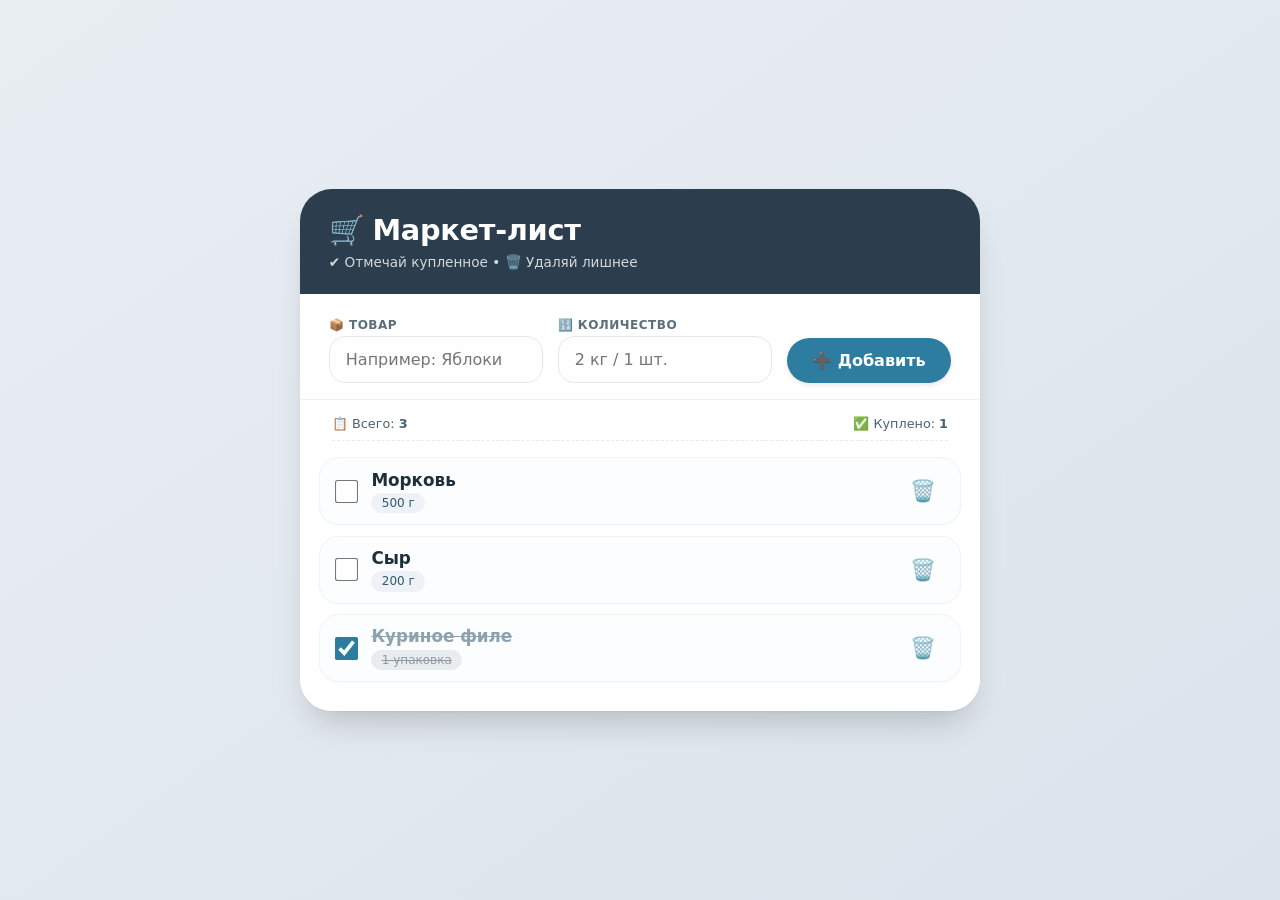
==== Index.html @ 1454deb1 "добавлено приложение список покупок" ====
<!DOCTYPE html>
<html lang="ru">
<head>
  <meta charset="UTF-8">
  <meta name="viewport" content="width=device-width, initial-scale=1.0, user-scalable=yes">
  <title>Список покупок | Чек-лист</title>
  <style>
    * {
      box-sizing: border-box;
      font-family: system-ui, -apple-system, 'Segoe UI', Roboto, 'Helvetica Neue', sans-serif;
    }

    body {
      background: linear-gradient(145deg, #e9eef3 0%, #dce3ec 100%);
      margin: 0;
      min-height: 100vh;
      display: flex;
      justify-content: center;
      align-items: center;
      padding: 1.5rem;
    }

    /* карточка приложения */
    .shopping-card {
      max-width: 680px;
      width: 100%;
      background: rgba(255, 255, 255, 0.96);
      backdrop-filter: blur(0px);
      border-radius: 2rem;
      box-shadow: 0 20px 35px -12px rgba(0, 0, 0, 0.2), 0 1px 3px rgba(0, 0, 0, 0.05);
      overflow: hidden;
      transition: all 0.2s ease;
    }

    /* заголовок */
    .header {
      background: #2c3e4e;
      padding: 1.5rem 1.8rem;
      color: white;
    }

    .header h1 {
      margin: 0;
      font-size: 1.8rem;
      font-weight: 600;
      letter-spacing: -0.3px;
      display: flex;
      align-items: center;
      gap: 0.5rem;
    }

    .header h1::before {
      content: "🛒";
      font-size: 1.8rem;
    }

    .sub {
      margin-top: 0.4rem;
      opacity: 0.8;
      font-size: 0.85rem;
    }

    /* форма добавления */
    .add-form {
      padding: 1.5rem 1.8rem 1rem 1.8rem;
      background: #ffffff;
      border-bottom: 1px solid #eef2f5;
    }

    .form-row {
      display: flex;
      flex-wrap: wrap;
      gap: 0.9rem;
      align-items: flex-end;
    }

    .input-group {
      flex: 2;
      min-width: 150px;
    }

    .input-group label {
      display: block;
      font-size: 0.75rem;
      font-weight: 600;
      text-transform: uppercase;
      letter-spacing: 0.5px;
      color: #5b6e7c;
      margin-bottom: 0.3rem;
    }

    .input-group input {
      width: 100%;
      padding: 0.8rem 1rem;
      font-size: 1rem;
      border: 1.5px solid #e2e8f0;
      border-radius: 1rem;
      background: #fefefe;
      transition: 0.2s;
      outline: none;
    }

    .input-group input:focus {
      border-color: #2c7da0;
      box-shadow: 0 0 0 3px rgba(44, 125, 160, 0.2);
    }

    .btn-add {
      background: #2c7da0;
      border: none;
      color: white;
      font-weight: 600;
      padding: 0.8rem 1.6rem;
      border-radius: 2rem;
      font-size: 1rem;
      cursor: pointer;
      transition: 0.2s;
      display: inline-flex;
      align-items: center;
      gap: 0.5rem;
      box-shadow: 0 2px 5px rgba(0,0,0,0.1);
    }

    .btn-add:hover {
      background: #1f5e7a;
      transform: scale(0.97);
      box-shadow: 0 1px 3px rgba(0,0,0,0.1);
    }

    /* контент — список */
    .list-container {
      padding: 0.5rem 1.2rem 1.8rem 1.2rem;
      background: #ffffff;
    }

    .stats {
      display: flex;
      justify-content: space-between;
      font-size: 0.8rem;
      color: #4a6272;
      margin: 0.5rem 0.8rem 1rem 0.8rem;
      border-bottom: 1px dashed #e2edf2;
      padding-bottom: 0.6rem;
    }

    .shopping-list {
      list-style: none;
      margin: 0;
      padding: 0;
      display: flex;
      flex-direction: column;
      gap: 0.65rem;
    }

    /* элемент списка */
    .list-item {
      background: #fbfdff;
      border-radius: 1.2rem;
      border: 1px solid #eef3f8;
      transition: all 0.2s;
      display: flex;
      align-items: center;
      justify-content: space-between;
      padding: 0.7rem 0.9rem 0.7rem 1rem;
      box-shadow: 0 1px 2px rgba(0, 0, 0, 0.02);
    }

    .list-item:hover {
      background: #fafeff;
      border-color: #cbdde6;
      box-shadow: 0 4px 10px rgba(0, 0, 0, 0.03);
    }

    /* левая часть: чекбокс и инфо */
    .item-info {
      display: flex;
      align-items: center;
      gap: 0.9rem;
      flex-wrap: wrap;
      flex: 5;
    }

    .custom-check {
      display: flex;
      align-items: center;
    }

    .item-checkbox {
      width: 1.3rem;
      height: 1.3rem;
      cursor: pointer;
      accent-color: #2c7da0;
      transform: scale(1.1);
      margin: 0;
    }

    .item-details {
      display: flex;
      flex-direction: column;
      gap: 0.2rem;
    }

    .item-name {
      font-weight: 600;
      font-size: 1.05rem;
      color: #1e2f3a;
      word-break: break-word;
    }

    .item-quantity {
      font-size: 0.75rem;
      background: #eef2f7;
      display: inline-block;
      padding: 0.2rem 0.65rem;
      border-radius: 30px;
      color: #2c5a6e;
      font-weight: 500;
      width: fit-content;
    }

    /* если куплено — зачеркивание + приглушение */
    .purchased .item-name {
      text-decoration: line-through;
      color: #8da1ae;
    }

    .purchased .item-quantity {
      background: #e9ecef;
      color: #8d9aa5;
      text-decoration: line-through;
    }

    /* правые кнопки */
    .item-actions {
      display: flex;
      gap: 0.5rem;
      align-items: center;
    }

    .delete-btn {
      background: none;
      border: none;
      font-size: 1.3rem;
      cursor: pointer;
      padding: 0.4rem 0.6rem;
      border-radius: 2rem;
      transition: 0.2s;
      color: #bc9a8c;
      display: inline-flex;
      align-items: center;
      justify-content: center;
    }

    .delete-btn:hover {
      background: #fef1ef;
      color: #d9534f;
      transform: scale(1.05);
    }

    /* пустое состояние */
    .empty-message {
      text-align: center;
      padding: 2.5rem 1rem;
      color: #8fabb9;
      background: #fafdff;
      border-radius: 1.8rem;
      font-size: 0.95rem;
      border: 1px dashed #cfdfe8;
    }

    .empty-message span {
      font-size: 2rem;
      display: block;
      margin-bottom: 0.5rem;
    }

    /* небольшая адаптация */
    @media (max-width: 480px) {
      .form-row {
        flex-direction: column;
        align-items: stretch;
      }
      .btn-add {
        justify-content: center;
      }
      .item-info {
        gap: 0.6rem;
      }
      .item-actions {
        gap: 0.2rem;
      }
      .shopping-card {
        border-radius: 1.5rem;
      }
      .header {
        padding: 1.2rem;
      }
    }
  </style>
</head>
<body>
<div class="shopping-card">
  <div class="header">
    <h1>Маркет-лист</h1>
    <div class="sub">✔️ Отмечай купленное • 🗑️ Удаляй лишнее</div>
  </div>

  <div class="add-form">
    <div class="form-row">
      <div class="input-group">
        <label>📦 Товар</label>
        <input type="text" id="productName" placeholder="Например: Яблоки" autocomplete="off">
      </div>
      <div class="input-group">
        <label>🔢 Количество</label>
        <input type="text" id="productQuantity" placeholder="2 кг / 1 шт." autocomplete="off">
      </div>
      <button class="btn-add" id="addButton">➕ Добавить</button>
    </div>
  </div>

  <div class="list-container">
    <div class="stats">
      <span>📋 Всего: <strong id="totalCount">0</strong></span>
      <span>✅ Куплено: <strong id="purchasedCount">0</strong></span>
    </div>

    <ul class="shopping-list" id="shoppingList">
      <!-- динамические элементы будут здесь -->
      <li class="empty-message">
        <span>🛍️</span> Список пуст<br>Добавьте первый товар
      </li>
    </ul>
  </div>
</div>

<script>
  // --- Модель данных ---
  // Каждый элемент: { id, name, quantity, purchased }
  let items = [];

  // DOM элементы
  const productNameInput = document.getElementById('productName');
  const productQuantityInput = document.getElementById('productQuantity');
  const addBtn = document.getElementById('addButton');
  const shoppingListEl = document.getElementById('shoppingList');
  const totalCountSpan = document.getElementById('totalCount');
  const purchasedCountSpan = document.getElementById('purchasedCount');

  // --- Вспомогательные функции ---
  // Сохраняем в localStorage (для персистентности, приятный бонус)
  function saveToLocalStorage() {
    localStorage.setItem('shoppingListItems', JSON.stringify(items));
  }

  // Загружаем из localStorage
  function loadFromLocalStorage() {
    const saved = localStorage.getItem('shoppingListItems');
    if (saved) {
      try {
        const parsed = JSON.parse(saved);
        if (Array.isArray(parsed)) {
          items = parsed;
        }
      } catch(e) { console.warn(e); }
    }
    // если нет сохраненных - стартовый демо-пример для наглядности (не пустой экран)
    if (!items.length) {
      // Добавим пару примеров, чтобы показать возможности, но не навязчиво
      items = [
        { id: Date.now() + 1, name: 'Помидоры', quantity: '1 кг', purchased: false },
        { id: Date.now() + 2, name: 'Молоко', quantity: '2 л', purchased: true },
        { id: Date.now() + 3, name: 'Хлеб', quantity: '1 батон', purchased: false }
      ];
    }
    renderList();
  }

  // Обновить счетчики (общее кол-во, куплено)
  function updateStats() {
    totalCountSpan.textContent = items.length;
    const purchasedTotal = items.filter(item => item.purchased === true).length;
    purchasedCountSpan.textContent = purchasedTotal;
  }

  // Рендер списка на экране (полный ребилд для простоты)
  function renderList() {
    // Очищаем контейнер
    shoppingListEl.innerHTML = '';

    if (items.length === 0) {
      // Показываем пустое сообщение
      const emptyLi = document.createElement('li');
      emptyLi.className = 'empty-message';
      emptyLi.innerHTML = '<span>📦</span> Список покупок пуст<br>➕ Добавьте товар';
      shoppingListEl.appendChild(emptyLi);
      updateStats();
      return;
    }

    // Проходим по каждому элементу и создаем LI
    items.forEach(item => {
      const li = document.createElement('li');
      li.className = 'list-item';
      if (item.purchased) {
        li.classList.add('purchased');
      }
      li.dataset.id = item.id;

      // Левая часть с чекбоксом и информацией
      const itemInfoDiv = document.createElement('div');
      itemInfoDiv.className = 'item-info';

      // Чекбокс "куплено"
      const checkWrapper = document.createElement('div');
      checkWrapper.className = 'custom-check';
      const checkbox = document.createElement('input');
      checkbox.type = 'checkbox';
      checkbox.className = 'item-checkbox';
      checkbox.checked = item.purchased;
      // Обработчик изменения чекбокса (отметка куплено/не куплено)
      checkbox.addEventListener('change', (e) => {
        e.stopPropagation();
        togglePurchased(item.id);
      });
      checkWrapper.appendChild(checkbox);

      // Блок с названием и количеством
      const detailsDiv = document.createElement('div');
      detailsDiv.className = 'item-details';

      const nameSpan = document.createElement('span');
      nameSpan.className = 'item-name';
      nameSpan.textContent = escapeHtml(item.name);

      const quantSpan = document.createElement('span');
      quantSpan.className = 'item-quantity';
      // если количество не пустое, показываем, иначе "—"
      const quantityText = (item.quantity && item.quantity.trim() !== '') ? item.quantity : 'не указано';
      quantSpan.textContent = quantityText;

      detailsDiv.appendChild(nameSpan);
      detailsDiv.appendChild(quantSpan);

      itemInfoDiv.appendChild(checkWrapper);
      itemInfoDiv.appendChild(detailsDiv);

      // Правая часть: кнопка удалить
      const actionsDiv = document.createElement('div');
      actionsDiv.className = 'item-actions';

      const deleteBtn = document.createElement('button');
      deleteBtn.className = 'delete-btn';
      deleteBtn.innerHTML = '🗑️';
      deleteBtn.title = 'Удалить товар';
      deleteBtn.addEventListener('click', (e) => {
        e.stopPropagation();
        deleteItem(item.id);
      });
      actionsDiv.appendChild(deleteBtn);

      li.appendChild(itemInfoDiv);
      li.appendChild(actionsDiv);

      shoppingListEl.appendChild(li);
    });

    updateStats();
    saveToLocalStorage();  // сохраняем после каждого рендера
  }

  // Простейшая защита от XSS
  function escapeHtml(str) {
    if (!str) return '';
    return str.replace(/[&<>]/g, function(m) {
      if (m === '&') return '&amp;';
      if (m === '<') return '&lt;';
      if (m === '>') return '&gt;';
      return m;
    }).replace(/[\uD800-\uDBFF][\uDC00-\uDFFF]/g, function(c) {
      return c;
    });
  }

  // Добавление нового товара
  function addItem() {
    let rawName = productNameInput.value.trim();
    let rawQuantity = productQuantityInput.value.trim();

    // Валидация: название не должно быть пустым
    if (rawName === "") {
      alert("Пожалуйста, укажите название товара 🛍️");
      productNameInput.focus();
      return false;
    }

    // Если количество пустое — сохраним как пустую строку, потом отобразим "не указано"
    // Но можно предложить дефолтное значение, но не мешаем пользователю.
    // Также ограничим длину
    if (rawName.length > 60) rawName = rawName.slice(0, 60);
    if (rawQuantity.length > 40) rawQuantity = rawQuantity.slice(0, 40);

    const newItem = {
      id: Date.now(),
      name: rawName,
      quantity: rawQuantity || "",   // если не заполнено, оставим пустым — в рендере покажем "не указано"
      purchased: false
    };

    items.push(newItem);
    renderList();

    // Очищаем поля, фокус на товар
    productNameInput.value = "";
    productQuantityInput.value = "";
    productNameInput.focus();
    return true;
  }

  // Отметка "куплено" / снять отметку
  function togglePurchased(id) {
    const item = items.find(i => i.id === id);
    if (item) {
      item.purchased = !item.purchased;
      renderList();   // обновляем интерфейс
    }
  }

  // Удаление элемента
  function deleteItem(id) {
    // Фильтруем массив, удаляем элемент с таким id
    items = items.filter(item => item.id !== id);
    renderList();
    // После удаления показываем сообщение, если пусто — оно само появится
    if (items.length === 0) {
      // дополнительно фокус на поле
      productNameInput.focus();
    }
  }

  // Обработчики событий: кнопка добавить, а также Enter на полях
  function setupEventListeners() {
    addBtn.addEventListener('click', () => {
      addItem();
    });

    // Добавление по нажатию Enter в любом из полей ввода
    productNameInput.addEventListener('keypress', (e) => {
      if (e.key === 'Enter') {
        e.preventDefault();
        addItem();
      }
    });
    productQuantityInput.addEventListener('keypress', (e) => {
      if (e.key === 'Enter') {
        e.preventDefault();
        addItem();
      }
    });
  }

  // Инициализация приложения: загружаем данные из localStorage + стартовые примеры если нет,
  // рендерим и навешиваем обработчики
  function init() {
    const stored = localStorage.getItem('shoppingListItems');
    if (stored) {
      try {
        const parsed = JSON.parse(stored);
        if (Array.isArray(parsed) && parsed.length) {
          items = parsed;
        } else {
          // если сохраненный массив пустой, добавим демо-примеры (не обязательно, но для наглядности)
          if (parsed && parsed.length === 0) {
            items = [];
          } else {
            items = [];
          }
        }
      } catch(e) { items = []; }
    }
    // Если нет сохраненных данных или items пуст после загрузки — использовать демо-примеры, 
    // только если items действительно пустой (пользователь мог специально очистить всё)
    if (items.length === 0 && !stored) {
      items = [
        { id: Date.now() + 100, name: 'Морковь', quantity: '500 г', purchased: false },
        { id: Date.now() + 101, name: 'Сыр', quantity: '200 г', purchased: false },
        { id: Date.now() + 102, name: 'Куриное филе', quantity: '1 упаковка', purchased: true }
      ];
    } else if (items.length === 0 && stored) {
      // если пользователь очистил список полностью и перезагрузил - останется пусто, но это корректно.
      // не добавляем демо, чтобы сохранить поведение очистки. Однако добавим дружелюбное сообщение через рендер.
    }
    renderList();
    setupEventListeners();
  }

  // Дополнительно: если кто-то захочет очистить (но у нас есть удаление каждого элемента),
  // также добавим автоматическую фокусировку при загрузке
  init();
</script>
</body>
</html>
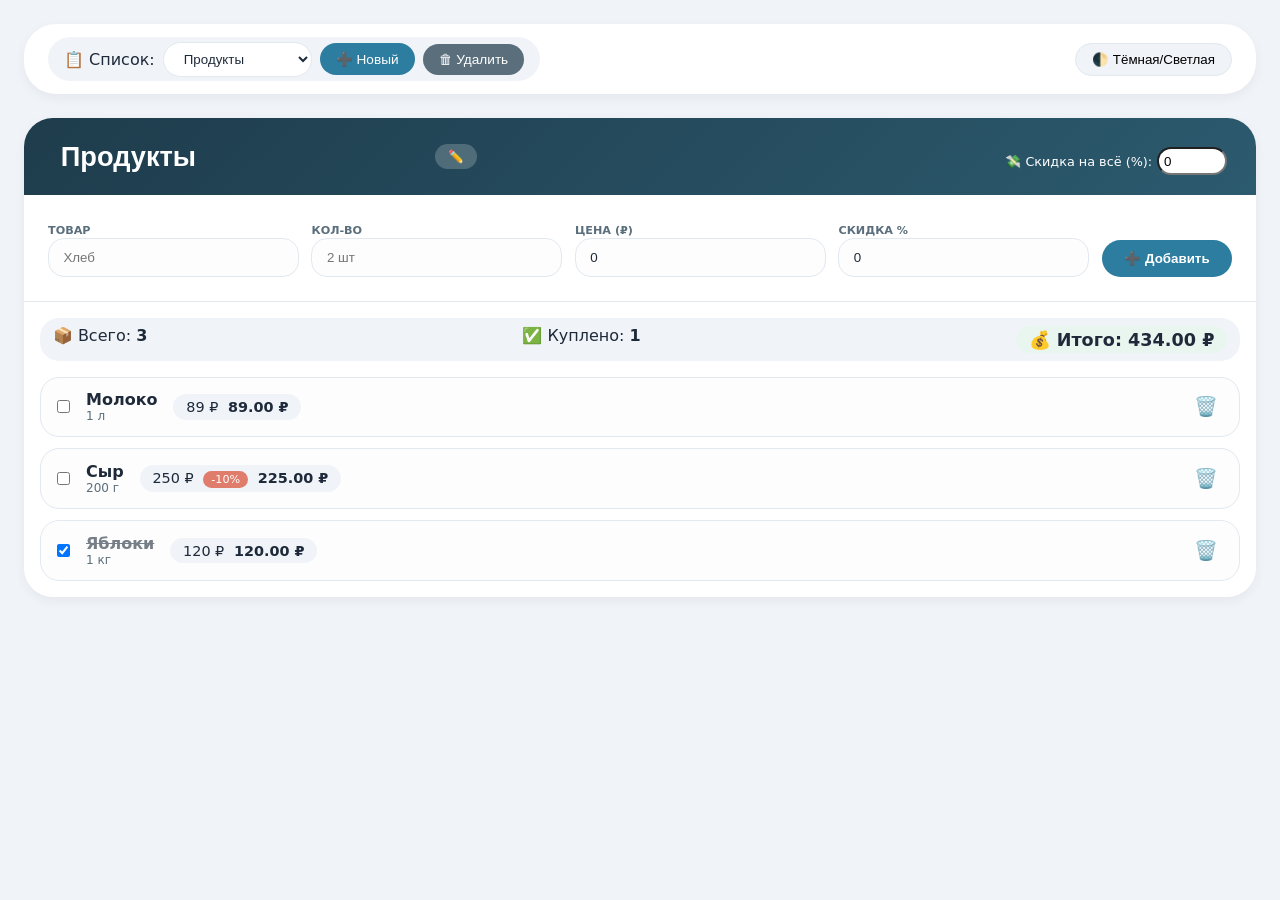
==== commit 0cf969f8: "добавлены две версии одного проэкта" ====
--- a/Index.html
+++ b/Index.html
@@ -3,600 +3,698 @@
 <head>
   <meta charset="UTF-8">
   <meta name="viewport" content="width=device-width, initial-scale=1.0, user-scalable=yes">
-  <title>Список покупок | Чек-лист</title>
+  <title>Smart Shopping — Списки, цены, скидки, темы</title>
   <style>
     * {
+      margin: 0;
+      padding: 0;
       box-sizing: border-box;
-      font-family: system-ui, -apple-system, 'Segoe UI', Roboto, 'Helvetica Neue', sans-serif;
+      transition: background-color 0.2s ease, color 0.2s ease, border-color 0.2s ease;
+    }
+
+    /* ----- Светлая тема (по умолчанию) ----- */
+    :root {
+      --bg-page: #f0f4f8;
+      --card-bg: #ffffff;
+      --text-primary: #1e2a3a;
+      --text-secondary: #2c3e50;
+      --text-muted: #5a6e7c;
+      --border-light: #e2e8f0;
+      --accent: #2c7da0;
+      --accent-hover: #1f5e7a;
+      --danger: #e07c6c;
+      --danger-hover: #c95a48;
+      --success: #2e8b57;
+      --success-light: #e9f5ef;
+      --item-bg: #fdfdfd;
+      --item-hover: #f7fafc;
+      --placeholder: #94a3b8;
+      --shadow-sm: 0 4px 12px rgba(0, 0, 0, 0.05);
+      --header-gradient: linear-gradient(135deg, #1e3c4c 0%, #2c5a6e 100%);
+    }
+
+    /* ----- Тёмная тема ----- */
+    body.dark {
+      --bg-page: #121826;
+      --card-bg: #1e293b;
+      --text-primary: #eef2ff;
+      --text-secondary: #cbd5e6;
+      --text-muted: #94a3b8;
+      --border-light: #334155;
+      --accent: #3b82f6;
+      --accent-hover: #2563eb;
+      --danger: #f87171;
+      --danger-hover: #ef4444;
+      --success: #4ade80;
+      --success-light: #1e3a2f;
+      --item-bg: #0f172a;
+      --item-hover: #1e293b;
+      --placeholder: #5b6e8c;
+      --shadow-sm: 0 4px 12px rgba(0, 0, 0, 0.3);
+      --header-gradient: linear-gradient(135deg, #0f172a 0%, #1e293b 100%);
     }
 
     body {
-      background: linear-gradient(145deg, #e9eef3 0%, #dce3ec 100%);
-      margin: 0;
+      background: var(--bg-page);
+      color: var(--text-primary);
+      font-family: system-ui, -apple-system, 'Segoe UI', 'Inter', sans-serif;
+      padding: 1.5rem;
       min-height: 100vh;
-      display: flex;
-      justify-content: center;
+    }
+
+    /* главный контейнер */
+    .app-container {
+      max-width: 1300px;
+      margin: 0 auto;
+    }
+
+    /* верхняя панель: тема + управление списками */
+    .top-bar {
+      display: flex;
+      justify-content: space-between;
       align-items: center;
-      padding: 1.5rem;
-    }
-
-    /* карточка приложения */
-    .shopping-card {
-      max-width: 680px;
-      width: 100%;
-      background: rgba(255, 255, 255, 0.96);
-      backdrop-filter: blur(0px);
+      flex-wrap: wrap;
+      gap: 1rem;
+      margin-bottom: 1.5rem;
+      background: var(--card-bg);
+      padding: 0.8rem 1.5rem;
       border-radius: 2rem;
-      box-shadow: 0 20px 35px -12px rgba(0, 0, 0, 0.2), 0 1px 3px rgba(0, 0, 0, 0.05);
-      overflow: hidden;
-      transition: all 0.2s ease;
-    }
-
-    /* заголовок */
-    .header {
-      background: #2c3e4e;
-      padding: 1.5rem 1.8rem;
-      color: white;
-    }
-
-    .header h1 {
-      margin: 0;
-      font-size: 1.8rem;
-      font-weight: 600;
-      letter-spacing: -0.3px;
+      box-shadow: var(--shadow-sm);
+    }
+
+    .lists-controls {
+      display: flex;
+      align-items: center;
+      gap: 1rem;
+      flex-wrap: wrap;
+    }
+
+    .list-selector {
       display: flex;
       align-items: center;
       gap: 0.5rem;
-    }
-
-    .header h1::before {
-      content: "🛒";
-      font-size: 1.8rem;
-    }
-
-    .sub {
-      margin-top: 0.4rem;
-      opacity: 0.8;
+      background: var(--bg-page);
+      padding: 0.3rem 1rem;
+      border-radius: 2rem;
+    }
+
+    select {
+      background: var(--card-bg);
+      color: var(--text-primary);
+      border: 1px solid var(--border-light);
+      padding: 0.5rem 1rem;
+      border-radius: 1.5rem;
+      font-weight: 500;
+      cursor: pointer;
+      outline: none;
+    }
+
+    button.icon-btn {
+      background: var(--accent);
+      border: none;
+      color: white;
+      padding: 0.5rem 1rem;
+      border-radius: 2rem;
+      font-weight: 500;
+      cursor: pointer;
+      display: inline-flex;
+      align-items: center;
+      gap: 0.4rem;
       font-size: 0.85rem;
+    }
+
+    button.secondary {
+      background: var(--text-muted);
+    }
+
+    .theme-toggle {
+      background: var(--bg-page);
+      border: 1px solid var(--border-light);
+      padding: 0.5rem 1rem;
+      border-radius: 2rem;
+      cursor: pointer;
+      font-weight: 500;
+      display: flex;
+      align-items: center;
+      gap: 0.5rem;
+    }
+
+    /* карточка активного списка */
+    .shopping-card {
+      background: var(--card-bg);
+      border-radius: 1.8rem;
+      box-shadow: var(--shadow-sm);
+      overflow: hidden;
+      margin-bottom: 1.5rem;
+    }
+
+    /* редактируемый заголовок списка */
+    .list-header {
+      background: var(--header-gradient);
+      padding: 1.2rem 1.8rem;
+      display: flex;
+      justify-content: space-between;
+      align-items: baseline;
+      flex-wrap: wrap;
+      gap: 1rem;
+    }
+
+    .list-title-wrapper {
+      display: flex;
+      align-items: center;
+      gap: 0.6rem;
+      flex-wrap: wrap;
+    }
+
+    .list-title {
+      font-size: 1.7rem;
+      font-weight: 700;
+      background: transparent;
+      border: none;
+      color: white;
+      padding: 0.2rem 0.5rem;
+      border-radius: 1rem;
+      width: auto;
+      min-width: 180px;
+      font-weight: 600;
+    }
+
+    .list-title:focus {
+      outline: none;
+      background: rgba(255,255,255,0.2);
+    }
+
+    .edit-title-btn {
+      background: rgba(255,255,255,0.2);
+      border: none;
+      color: white;
+      border-radius: 2rem;
+      padding: 0.3rem 0.8rem;
+      cursor: pointer;
+      font-size: 0.8rem;
     }
 
     /* форма добавления */
     .add-form {
-      padding: 1.5rem 1.8rem 1rem 1.8rem;
-      background: #ffffff;
-      border-bottom: 1px solid #eef2f5;
-    }
-
-    .form-row {
-      display: flex;
-      flex-wrap: wrap;
-      gap: 0.9rem;
+      padding: 1.5rem;
+      border-bottom: 1px solid var(--border-light);
+      display: flex;
+      flex-wrap: wrap;
+      gap: 0.8rem;
       align-items: flex-end;
     }
 
-    .input-group {
-      flex: 2;
-      min-width: 150px;
-    }
-
-    .input-group label {
-      display: block;
-      font-size: 0.75rem;
+    .field {
+      flex: 1;
+      min-width: 130px;
+    }
+
+    .field label {
+      font-size: 0.7rem;
+      text-transform: uppercase;
       font-weight: 600;
-      text-transform: uppercase;
-      letter-spacing: 0.5px;
-      color: #5b6e7c;
-      margin-bottom: 0.3rem;
-    }
-
-    .input-group input {
+      color: var(--text-muted);
+    }
+
+    .field input {
       width: 100%;
-      padding: 0.8rem 1rem;
-      font-size: 1rem;
-      border: 1.5px solid #e2e8f0;
+      padding: 0.7rem 0.9rem;
       border-radius: 1rem;
-      background: #fefefe;
-      transition: 0.2s;
-      outline: none;
-    }
-
-    .input-group input:focus {
-      border-color: #2c7da0;
-      box-shadow: 0 0 0 3px rgba(44, 125, 160, 0.2);
+      border: 1px solid var(--border-light);
+      background: var(--item-bg);
+      color: var(--text-primary);
     }
 
     .btn-add {
-      background: #2c7da0;
+      background: var(--accent);
       border: none;
       color: white;
-      font-weight: 600;
-      padding: 0.8rem 1.6rem;
+      padding: 0.7rem 1.4rem;
       border-radius: 2rem;
-      font-size: 1rem;
+      font-weight: bold;
       cursor: pointer;
-      transition: 0.2s;
-      display: inline-flex;
-      align-items: center;
-      gap: 0.5rem;
-      box-shadow: 0 2px 5px rgba(0,0,0,0.1);
-    }
-
-    .btn-add:hover {
-      background: #1f5e7a;
-      transform: scale(0.97);
-      box-shadow: 0 1px 3px rgba(0,0,0,0.1);
-    }
-
-    /* контент — список */
-    .list-container {
-      padding: 0.5rem 1.2rem 1.8rem 1.2rem;
-      background: #ffffff;
+    }
+
+    /* список товаров */
+    .items-container {
+      padding: 1rem;
     }
 
     .stats {
       display: flex;
+      gap: 1rem;
+      flex-wrap: wrap;
       justify-content: space-between;
-      font-size: 0.8rem;
-      color: #4a6272;
-      margin: 0.5rem 0.8rem 1rem 0.8rem;
-      border-bottom: 1px dashed #e2edf2;
-      padding-bottom: 0.6rem;
+      margin-bottom: 1rem;
+      padding: 0.5rem 0.8rem;
+      background: var(--bg-page);
+      border-radius: 1.2rem;
+    }
+
+    .total-cost {
+      font-weight: 700;
+      font-size: 1.1rem;
+      background: var(--success-light);
+      padding: 0.2rem 0.8rem;
+      border-radius: 2rem;
     }
 
     .shopping-list {
       list-style: none;
-      margin: 0;
-      padding: 0;
       display: flex;
       flex-direction: column;
-      gap: 0.65rem;
-    }
-
-    /* элемент списка */
+      gap: 0.7rem;
+    }
+
     .list-item {
-      background: #fbfdff;
+      background: var(--item-bg);
+      border: 1px solid var(--border-light);
       border-radius: 1.2rem;
-      border: 1px solid #eef3f8;
-      transition: all 0.2s;
-      display: flex;
+      padding: 0.8rem 1rem;
+      display: flex;
+      flex-wrap: wrap;
       align-items: center;
       justify-content: space-between;
-      padding: 0.7rem 0.9rem 0.7rem 1rem;
-      box-shadow: 0 1px 2px rgba(0, 0, 0, 0.02);
-    }
-
-    .list-item:hover {
-      background: #fafeff;
-      border-color: #cbdde6;
-      box-shadow: 0 4px 10px rgba(0, 0, 0, 0.03);
-    }
-
-    /* левая часть: чекбокс и инфо */
+      gap: 0.7rem;
+    }
+
+    .item-main {
+      display: flex;
+      align-items: center;
+      gap: 1rem;
+      flex-wrap: wrap;
+      flex: 3;
+    }
+
     .item-info {
       display: flex;
-      align-items: center;
-      gap: 0.9rem;
-      flex-wrap: wrap;
-      flex: 5;
-    }
-
-    .custom-check {
-      display: flex;
-      align-items: center;
-    }
-
-    .item-checkbox {
-      width: 1.3rem;
-      height: 1.3rem;
-      cursor: pointer;
-      accent-color: #2c7da0;
-      transform: scale(1.1);
-      margin: 0;
-    }
-
-    .item-details {
-      display: flex;
       flex-direction: column;
-      gap: 0.2rem;
     }
 
     .item-name {
       font-weight: 600;
-      font-size: 1.05rem;
-      color: #1e2f3a;
-      word-break: break-word;
     }
 
     .item-quantity {
       font-size: 0.75rem;
-      background: #eef2f7;
-      display: inline-block;
-      padding: 0.2rem 0.65rem;
-      border-radius: 30px;
-      color: #2c5a6e;
-      font-weight: 500;
-      width: fit-content;
-    }
-
-    /* если куплено — зачеркивание + приглушение */
+      color: var(--text-muted);
+    }
+
+    .price-block {
+      display: flex;
+      gap: 0.6rem;
+      align-items: baseline;
+      flex-wrap: wrap;
+      background: var(--bg-page);
+      padding: 0.3rem 0.8rem;
+      border-radius: 2rem;
+    }
+
+    .price, .final-price {
+      font-size: 0.9rem;
+    }
+
+    .discount-badge {
+      background: var(--danger);
+      color: white;
+      border-radius: 1rem;
+      padding: 0.1rem 0.5rem;
+      font-size: 0.7rem;
+    }
+
+    .item-actions {
+      display: flex;
+      gap: 0.3rem;
+    }
+
+    .delete-item, .toggle-purchased {
+      background: none;
+      border: none;
+      font-size: 1.2rem;
+      cursor: pointer;
+      padding: 0.3rem;
+      border-radius: 1rem;
+    }
+
     .purchased .item-name {
       text-decoration: line-through;
-      color: #8da1ae;
-    }
-
-    .purchased .item-quantity {
-      background: #e9ecef;
-      color: #8d9aa5;
-      text-decoration: line-through;
-    }
-
-    /* правые кнопки */
-    .item-actions {
-      display: flex;
-      gap: 0.5rem;
-      align-items: center;
-    }
-
-    .delete-btn {
-      background: none;
-      border: none;
-      font-size: 1.3rem;
-      cursor: pointer;
-      padding: 0.4rem 0.6rem;
-      border-radius: 2rem;
-      transition: 0.2s;
-      color: #bc9a8c;
-      display: inline-flex;
-      align-items: center;
-      justify-content: center;
-    }
-
-    .delete-btn:hover {
-      background: #fef1ef;
-      color: #d9534f;
-      transform: scale(1.05);
-    }
-
-    /* пустое состояние */
+      opacity: 0.6;
+    }
+
     .empty-message {
       text-align: center;
-      padding: 2.5rem 1rem;
-      color: #8fabb9;
-      background: #fafdff;
-      border-radius: 1.8rem;
-      font-size: 0.95rem;
-      border: 1px dashed #cfdfe8;
-    }
-
-    .empty-message span {
-      font-size: 2rem;
-      display: block;
-      margin-bottom: 0.5rem;
-    }
-
-    /* небольшая адаптация */
-    @media (max-width: 480px) {
-      .form-row {
-        flex-direction: column;
-        align-items: stretch;
-      }
-      .btn-add {
-        justify-content: center;
-      }
-      .item-info {
-        gap: 0.6rem;
-      }
-      .item-actions {
-        gap: 0.2rem;
-      }
-      .shopping-card {
-        border-radius: 1.5rem;
-      }
-      .header {
-        padding: 1.2rem;
-      }
+      padding: 2rem;
+      color: var(--text-muted);
+    }
+
+    @media (max-width: 760px) {
+      body { padding: 1rem; }
+      .add-form { flex-direction: column; }
     }
   </style>
 </head>
 <body>
-<div class="shopping-card">
-  <div class="header">
-    <h1>Маркет-лист</h1>
-    <div class="sub">✔️ Отмечай купленное • 🗑️ Удаляй лишнее</div>
+<div class="app-container">
+  <div class="top-bar">
+    <div class="lists-controls">
+      <div class="list-selector">
+        <span>📋 Список:</span>
+        <select id="listSelector"></select>
+        <button id="newListBtn" class="icon-btn">➕ Новый</button>
+        <button id="deleteListBtn" class="icon-btn secondary">🗑 Удалить</button>
+      </div>
+    </div>
+    <button id="themeToggle" class="theme-toggle">🌓 Тёмная/Светлая</button>
   </div>
 
-  <div class="add-form">
-    <div class="form-row">
-      <div class="input-group">
-        <label>📦 Товар</label>
-        <input type="text" id="productName" placeholder="Например: Яблоки" autocomplete="off">
+  <div class="shopping-card">
+    <div class="list-header">
+      <div class="list-title-wrapper">
+        <input type="text" id="listTitleInput" class="list-title" value="Мои покупки">
+        <button id="editTitleBtn" class="edit-title-btn">✏️</button>
       </div>
-      <div class="input-group">
-        <label>🔢 Количество</label>
-        <input type="text" id="productQuantity" placeholder="2 кг / 1 шт." autocomplete="off">
+      <div class="global-discount">
+        <label style="color:white; font-size:0.8rem;">💸 Скидка на всё (%):</label>
+        <input type="number" id="globalDiscount" min="0" max="100" step="1" value="0" style="width:70px; border-radius:1rem; padding:0.3rem;">
       </div>
-      <button class="btn-add" id="addButton">➕ Добавить</button>
+    </div>
+
+    <div class="add-form">
+      <div class="field"><label>Товар</label><input type="text" id="itemName" placeholder="Хлеб"></div>
+      <div class="field"><label>Кол-во</label><input type="text" id="itemQty" placeholder="2 шт"></div>
+      <div class="field"><label>Цена (₽)</label><input type="number" id="itemPrice" placeholder="0" step="any" value="0"></div>
+      <div class="field"><label>Скидка %</label><input type="number" id="itemDiscount" placeholder="0" min="0" max="100" value="0"></div>
+      <button id="addItemBtn" class="btn-add">➕ Добавить</button>
+    </div>
+
+    <div class="items-container">
+      <div class="stats">
+        <span>📦 Всего: <strong id="totalItems">0</strong></span>
+        <span>✅ Куплено: <strong id="purchasedItems">0</strong></span>
+        <span class="total-cost" id="totalCostDisplay">💰 Итого: 0 ₽</span>
+      </div>
+      <ul class="shopping-list" id="shoppingList"></ul>
     </div>
   </div>
-
-  <div class="list-container">
-    <div class="stats">
-      <span>📋 Всего: <strong id="totalCount">0</strong></span>
-      <span>✅ Куплено: <strong id="purchasedCount">0</strong></span>
-    </div>
-
-    <ul class="shopping-list" id="shoppingList">
-      <!-- динамические элементы будут здесь -->
-      <li class="empty-message">
-        <span>🛍️</span> Список пуст<br>Добавьте первый товар
-      </li>
-    </ul>
-  </div>
 </div>
 
 <script>
-  // --- Модель данных ---
-  // Каждый элемент: { id, name, quantity, purchased }
-  let items = [];
-
-  // DOM элементы
-  const productNameInput = document.getElementById('productName');
-  const productQuantityInput = document.getElementById('productQuantity');
-  const addBtn = document.getElementById('addButton');
+  // ---------- СТРУКТУРА ДАННЫХ ----------
+  // Список списков: { id, title, items, globalDiscountPercent }
+  let shoppingLists = [];
+  let activeListId = null;
+
+  // DOM
+  const listSelector = document.getElementById('listSelector');
+  const newListBtn = document.getElementById('newListBtn');
+  const deleteListBtn = document.getElementById('deleteListBtn');
+  const themeToggle = document.getElementById('themeToggle');
+  const listTitleInput = document.getElementById('listTitleInput');
+  const editTitleBtn = document.getElementById('editTitleBtn');
+  const globalDiscountInput = document.getElementById('globalDiscount');
+  const addItemBtn = document.getElementById('addItemBtn');
+  const itemName = document.getElementById('itemName');
+  const itemQty = document.getElementById('itemQty');
+  const itemPrice = document.getElementById('itemPrice');
+  const itemDiscount = document.getElementById('itemDiscount');
   const shoppingListEl = document.getElementById('shoppingList');
-  const totalCountSpan = document.getElementById('totalCount');
-  const purchasedCountSpan = document.getElementById('purchasedCount');
-
-  // --- Вспомогательные функции ---
-  // Сохраняем в localStorage (для персистентности, приятный бонус)
-  function saveToLocalStorage() {
-    localStorage.setItem('shoppingListItems', JSON.stringify(items));
-  }
-
-  // Загружаем из localStorage
-  function loadFromLocalStorage() {
-    const saved = localStorage.getItem('shoppingListItems');
-    if (saved) {
+  const totalItemsSpan = document.getElementById('totalItems');
+  const purchasedItemsSpan = document.getElementById('purchasedItems');
+  const totalCostDisplay = document.getElementById('totalCostDisplay');
+
+  // --- Загрузка / сохранение в localStorage ---
+  function saveData() {
+    const data = { lists: shoppingLists, activeId: activeListId };
+    localStorage.setItem('smartShoppingData', JSON.stringify(data));
+  }
+
+  function loadData() {
+    const raw = localStorage.getItem('smartShoppingData');
+    if (raw) {
       try {
-        const parsed = JSON.parse(saved);
-        if (Array.isArray(parsed)) {
-          items = parsed;
+        const data = JSON.parse(raw);
+        if (data.lists && Array.isArray(data.lists)) {
+          shoppingLists = data.lists;
+          activeListId = data.activeId;
+          // валидация активного списка
+          if (!shoppingLists.find(l => l.id === activeListId) && shoppingLists.length) activeListId = shoppingLists[0].id;
         }
       } catch(e) { console.warn(e); }
     }
-    // если нет сохраненных - стартовый демо-пример для наглядности (не пустой экран)
-    if (!items.length) {
-      // Добавим пару примеров, чтобы показать возможности, но не навязчиво
-      items = [
-        { id: Date.now() + 1, name: 'Помидоры', quantity: '1 кг', purchased: false },
-        { id: Date.now() + 2, name: 'Молоко', quantity: '2 л', purchased: true },
-        { id: Date.now() + 3, name: 'Хлеб', quantity: '1 батон', purchased: false }
+    if (!shoppingLists.length) {
+      // начальные демо-списки с ценами
+      shoppingLists = [
+        {
+          id: 'list1',
+          title: 'Продукты',
+          globalDiscountPercent: 0,
+          items: [
+            { id: 'i1', name: 'Молоко', quantity: '1 л', price: 89, discountPercent: 0, purchased: false },
+            { id: 'i2', name: 'Сыр', quantity: '200 г', price: 250, discountPercent: 10, purchased: false },
+            { id: 'i3', name: 'Яблоки', quantity: '1 кг', price: 120, discountPercent: 0, purchased: true }
+          ]
+        },
+        {
+          id: 'list2',
+          title: 'Бытовая химия',
+          globalDiscountPercent: 5,
+          items: [
+            { id: 'i4', name: 'Порошок', quantity: '1 уп.', price: 450, discountPercent: 0, purchased: false },
+            { id: 'i5', name: 'Средство для мытья', quantity: '500 мл', price: 320, discountPercent: 15, purchased: false }
+          ]
+        }
       ];
-    }
-    renderList();
-  }
-
-  // Обновить счетчики (общее кол-во, куплено)
-  function updateStats() {
-    totalCountSpan.textContent = items.length;
-    const purchasedTotal = items.filter(item => item.purchased === true).length;
-    purchasedCountSpan.textContent = purchasedTotal;
-  }
-
-  // Рендер списка на экране (полный ребилд для простоты)
-  function renderList() {
-    // Очищаем контейнер
+      activeListId = shoppingLists[0].id;
+    }
+    if (!activeListId && shoppingLists.length) activeListId = shoppingLists[0].id;
+    renderAll();
+  }
+
+  // --- Рендер UI ---
+  function renderAll() {
+    renderListSelector();
+    renderCurrentList();
+    saveData();
+  }
+
+  function renderListSelector() {
+    listSelector.innerHTML = '';
+    shoppingLists.forEach(list => {
+      const option = document.createElement('option');
+      option.value = list.id;
+      option.textContent = list.title;
+      if (list.id === activeListId) option.selected = true;
+      listSelector.appendChild(option);
+    });
+    // показать/скрыть кнопку удалить
+    deleteListBtn.disabled = shoppingLists.length <= 1;
+  }
+
+  function getActiveList() {
+    return shoppingLists.find(l => l.id === activeListId);
+  }
+
+  // подсчет финальной цены товара с учетом персональной скидки и глобальной скидки списка
+  function calculateFinalPrice(price, itemDiscountPercent, globalPercent) {
+    let afterItem = price * (1 - itemDiscountPercent / 100);
+    let afterGlobal = afterItem * (1 - globalPercent / 100);
+    return Math.round(afterGlobal * 100) / 100;
+  }
+
+  function renderCurrentList() {
+    const list = getActiveList();
+    if (!list) {
+      shoppingListEl.innerHTML = '<div class="empty-message">❌ Список не найден</div>';
+      return;
+    }
+    listTitleInput.value = list.title;
+    globalDiscountInput.value = list.globalDiscountPercent || 0;
+
+    const items = list.items || [];
+    totalItemsSpan.textContent = items.length;
+    const purchasedCount = items.filter(i => i.purchased).length;
+    purchasedItemsSpan.textContent = purchasedCount;
+
+    // подсчет общей суммы (только для НЕкупленных? обычно сумма планируемых расходов. Но покажем все позиции, но купленные обычно потрачено. Для информативности: общая сумма всех товаров с учетом скидок)
+    let totalSum = 0;
+    items.forEach(item => {
+      const finalPrice = calculateFinalPrice(item.price, item.discountPercent || 0, list.globalDiscountPercent || 0);
+      totalSum += finalPrice;
+    });
+    totalCostDisplay.innerHTML = `💰 Итого: ${totalSum.toFixed(2)} ₽`;
+
+    if (items.length === 0) {
+      shoppingListEl.innerHTML = '<div class="empty-message">🛒 Добавьте первый товар с ценой</div>';
+      return;
+    }
+
     shoppingListEl.innerHTML = '';
-
-    if (items.length === 0) {
-      // Показываем пустое сообщение
-      const emptyLi = document.createElement('li');
-      emptyLi.className = 'empty-message';
-      emptyLi.innerHTML = '<span>📦</span> Список покупок пуст<br>➕ Добавьте товар';
-      shoppingListEl.appendChild(emptyLi);
-      updateStats();
-      return;
-    }
-
-    // Проходим по каждому элементу и создаем LI
     items.forEach(item => {
       const li = document.createElement('li');
       li.className = 'list-item';
-      if (item.purchased) {
-        li.classList.add('purchased');
-      }
-      li.dataset.id = item.id;
-
-      // Левая часть с чекбоксом и информацией
-      const itemInfoDiv = document.createElement('div');
-      itemInfoDiv.className = 'item-info';
-
-      // Чекбокс "куплено"
-      const checkWrapper = document.createElement('div');
-      checkWrapper.className = 'custom-check';
-      const checkbox = document.createElement('input');
-      checkbox.type = 'checkbox';
-      checkbox.className = 'item-checkbox';
-      checkbox.checked = item.purchased;
-      // Обработчик изменения чекбокса (отметка куплено/не куплено)
-      checkbox.addEventListener('change', (e) => {
-        e.stopPropagation();
+      if (item.purchased) li.classList.add('purchased');
+
+      const finalPrice = calculateFinalPrice(item.price, item.discountPercent || 0, list.globalDiscountPercent || 0);
+      const originalPrice = item.price;
+      const hasItemDiscount = (item.discountPercent || 0) > 0;
+      const hasGlobal = (list.globalDiscountPercent || 0) > 0;
+
+      li.innerHTML = `
+        <div class="item-main">
+          <input type="checkbox" class="purchase-checkbox" data-id="${item.id}" ${item.purchased ? 'checked' : ''}>
+          <div class="item-info">
+            <span class="item-name">${escapeHtml(item.name)}</span>
+            <span class="item-quantity">${escapeHtml(item.quantity || '—')}</span>
+          </div>
+          <div class="price-block">
+            ${originalPrice > 0 ? `<span class="price">${originalPrice} ₽</span>` : ''}
+            ${hasItemDiscount ? `<span class="discount-badge">-${item.discountPercent}%</span>` : ''}
+            ${hasGlobal ? `<span class="discount-badge">скидка списка -${list.globalDiscountPercent}%</span>` : ''}
+            <span class="final-price"><strong>${finalPrice.toFixed(2)} ₽</strong></span>
+          </div>
+        </div>
+        <div class="item-actions">
+          <button class="delete-item" data-id="${item.id}" title="Удалить">🗑️</button>
+        </div>
+      `;
+      shoppingListEl.appendChild(li);
+
+      const chk = li.querySelector('.purchase-checkbox');
+      chk.addEventListener('change', (e) => {
         togglePurchased(item.id);
       });
-      checkWrapper.appendChild(checkbox);
-
-      // Блок с названием и количеством
-      const detailsDiv = document.createElement('div');
-      detailsDiv.className = 'item-details';
-
-      const nameSpan = document.createElement('span');
-      nameSpan.className = 'item-name';
-      nameSpan.textContent = escapeHtml(item.name);
-
-      const quantSpan = document.createElement('span');
-      quantSpan.className = 'item-quantity';
-      // если количество не пустое, показываем, иначе "—"
-      const quantityText = (item.quantity && item.quantity.trim() !== '') ? item.quantity : 'не указано';
-      quantSpan.textContent = quantityText;
-
-      detailsDiv.appendChild(nameSpan);
-      detailsDiv.appendChild(quantSpan);
-
-      itemInfoDiv.appendChild(checkWrapper);
-      itemInfoDiv.appendChild(detailsDiv);
-
-      // Правая часть: кнопка удалить
-      const actionsDiv = document.createElement('div');
-      actionsDiv.className = 'item-actions';
-
-      const deleteBtn = document.createElement('button');
-      deleteBtn.className = 'delete-btn';
-      deleteBtn.innerHTML = '🗑️';
-      deleteBtn.title = 'Удалить товар';
-      deleteBtn.addEventListener('click', (e) => {
-        e.stopPropagation();
-        deleteItem(item.id);
-      });
-      actionsDiv.appendChild(deleteBtn);
-
-      li.appendChild(itemInfoDiv);
-      li.appendChild(actionsDiv);
-
-      shoppingListEl.appendChild(li);
+      const delBtn = li.querySelector('.delete-item');
+      delBtn.addEventListener('click', () => deleteItem(item.id));
     });
-
-    updateStats();
-    saveToLocalStorage();  // сохраняем после каждого рендера
-  }
-
-  // Простейшая защита от XSS
-  function escapeHtml(str) {
-    if (!str) return '';
-    return str.replace(/[&<>]/g, function(m) {
-      if (m === '&') return '&amp;';
-      if (m === '<') return '&lt;';
-      if (m === '>') return '&gt;';
-      return m;
-    }).replace(/[\uD800-\uDBFF][\uDC00-\uDFFF]/g, function(c) {
-      return c;
-    });
-  }
-
-  // Добавление нового товара
-  function addItem() {
-    let rawName = productNameInput.value.trim();
-    let rawQuantity = productQuantityInput.value.trim();
-
-    // Валидация: название не должно быть пустым
-    if (rawName === "") {
-      alert("Пожалуйста, укажите название товара 🛍️");
-      productNameInput.focus();
-      return false;
-    }
-
-    // Если количество пустое — сохраним как пустую строку, потом отобразим "не указано"
-    // Но можно предложить дефолтное значение, но не мешаем пользователю.
-    // Также ограничим длину
-    if (rawName.length > 60) rawName = rawName.slice(0, 60);
-    if (rawQuantity.length > 40) rawQuantity = rawQuantity.slice(0, 40);
+  }
+
+  function escapeHtml(str) { if(!str) return ''; return str.replace(/[&<>]/g, function(m){ if(m==='&') return '&amp;'; if(m==='<') return '&lt;'; if(m==='>') return '&gt;'; return m;}); }
+
+  // --- CRUD для товаров ---
+  function addNewItem() {
+    const list = getActiveList();
+    if (!list) return;
+    const name = itemName.value.trim();
+    if (!name) { alert('Введите название товара'); return; }
+    const quantity = itemQty.value.trim() || '';
+    let price = parseFloat(itemPrice.value);
+    if (isNaN(price)) price = 0;
+    let disc = parseInt(itemDiscount.value);
+    if (isNaN(disc)) disc = 0;
+    if (disc < 0) disc = 0; if (disc > 100) disc = 100;
 
     const newItem = {
-      id: Date.now(),
-      name: rawName,
-      quantity: rawQuantity || "",   // если не заполнено, оставим пустым — в рендере покажем "не указано"
+      id: Date.now() + Math.random(),
+      name: name,
+      quantity: quantity,
+      price: price,
+      discountPercent: disc,
       purchased: false
     };
-
-    items.push(newItem);
-    renderList();
-
-    // Очищаем поля, фокус на товар
-    productNameInput.value = "";
-    productQuantityInput.value = "";
-    productNameInput.focus();
-    return true;
-  }
-
-  // Отметка "куплено" / снять отметку
-  function togglePurchased(id) {
-    const item = items.find(i => i.id === id);
-    if (item) {
-      item.purchased = !item.purchased;
-      renderList();   // обновляем интерфейс
-    }
-  }
-
-  // Удаление элемента
-  function deleteItem(id) {
-    // Фильтруем массив, удаляем элемент с таким id
-    items = items.filter(item => item.id !== id);
-    renderList();
-    // После удаления показываем сообщение, если пусто — оно само появится
-    if (items.length === 0) {
-      // дополнительно фокус на поле
-      productNameInput.focus();
-    }
-  }
-
-  // Обработчики событий: кнопка добавить, а также Enter на полях
-  function setupEventListeners() {
-    addBtn.addEventListener('click', () => {
-      addItem();
+    list.items.push(newItem);
+    // очистка полей
+    itemName.value = '';
+    itemQty.value = '';
+    itemPrice.value = '';
+    itemDiscount.value = '0';
+    renderAll();
+    itemName.focus();
+  }
+
+  function togglePurchased(itemId) {
+    const list = getActiveList();
+    if (!list) return;
+    const item = list.items.find(i => i.id == itemId);
+    if (item) { item.purchased = !item.purchased; renderAll(); }
+  }
+
+  function deleteItem(itemId) {
+    const list = getActiveList();
+    if (list) {
+      list.items = list.items.filter(i => i.id != itemId);
+      renderAll();
+    }
+  }
+
+  // --- Управление списками ---
+  function createNewList() {
+    const newId = 'list_' + Date.now();
+    const newTitle = `Список ${shoppingLists.length + 1}`;
+    shoppingLists.push({
+      id: newId,
+      title: newTitle,
+      globalDiscountPercent: 0,
+      items: []
     });
-
-    // Добавление по нажатию Enter в любом из полей ввода
-    productNameInput.addEventListener('keypress', (e) => {
-      if (e.key === 'Enter') {
-        e.preventDefault();
-        addItem();
-      }
-    });
-    productQuantityInput.addEventListener('keypress', (e) => {
-      if (e.key === 'Enter') {
-        e.preventDefault();
-        addItem();
-      }
-    });
-  }
-
-  // Инициализация приложения: загружаем данные из localStorage + стартовые примеры если нет,
-  // рендерим и навешиваем обработчики
-  function init() {
-    const stored = localStorage.getItem('shoppingListItems');
-    if (stored) {
-      try {
-        const parsed = JSON.parse(stored);
-        if (Array.isArray(parsed) && parsed.length) {
-          items = parsed;
-        } else {
-          // если сохраненный массив пустой, добавим демо-примеры (не обязательно, но для наглядности)
-          if (parsed && parsed.length === 0) {
-            items = [];
-          } else {
-            items = [];
-          }
-        }
-      } catch(e) { items = []; }
-    }
-    // Если нет сохраненных данных или items пуст после загрузки — использовать демо-примеры, 
-    // только если items действительно пустой (пользователь мог специально очистить всё)
-    if (items.length === 0 && !stored) {
-      items = [
-        { id: Date.now() + 100, name: 'Морковь', quantity: '500 г', purchased: false },
-        { id: Date.now() + 101, name: 'Сыр', quantity: '200 г', purchased: false },
-        { id: Date.now() + 102, name: 'Куриное филе', quantity: '1 упаковка', purchased: true }
-      ];
-    } else if (items.length === 0 && stored) {
-      // если пользователь очистил список полностью и перезагрузил - останется пусто, но это корректно.
-      // не добавляем демо, чтобы сохранить поведение очистки. Однако добавим дружелюбное сообщение через рендер.
-    }
-    renderList();
-    setupEventListeners();
-  }
-
-  // Дополнительно: если кто-то захочет очистить (но у нас есть удаление каждого элемента),
-  // также добавим автоматическую фокусировку при загрузке
-  init();
+    activeListId = newId;
+    renderAll();
+  }
+
+  function deleteCurrentList() {
+    if (shoppingLists.length <= 1) { alert('Нельзя удалить последний список'); return; }
+    const index = shoppingLists.findIndex(l => l.id === activeListId);
+    if (index !== -1) shoppingLists.splice(index, 1);
+    activeListId = shoppingLists[0].id;
+    renderAll();
+  }
+
+  function changeActiveList(e) {
+    activeListId = e.target.value;
+    renderAll();
+  }
+
+  function editListTitle() {
+    const newTitle = prompt('Новое название списка', getActiveList()?.title);
+    if (newTitle && newTitle.trim()) {
+      getActiveList().title = newTitle.trim().substring(0, 40);
+      renderAll();
+    }
+  }
+
+  function updateGlobalDiscount() {
+    const list = getActiveList();
+    if (list) {
+      let val = parseFloat(globalDiscountInput.value);
+      if (isNaN(val)) val = 0;
+      val = Math.min(100, Math.max(0, val));
+      list.globalDiscountPercent = val;
+      renderAll();
+    }
+  }
+
+  // --- ТЕМА (тёмная/светлая) ---
+  function initTheme() {
+    const savedTheme = localStorage.getItem('shoppingTheme');
+    if (savedTheme === 'dark') {
+      document.body.classList.add('dark');
+    } else {
+      document.body.classList.remove('dark');
+    }
+  }
+  function toggleTheme() {
+    document.body.classList.toggle('dark');
+    const isDark = document.body.classList.contains('dark');
+    localStorage.setItem('shoppingTheme', isDark ? 'dark' : 'light');
+  }
+
+  // --- Events ---
+  function bindEvents() {
+    newListBtn.addEventListener('click', createNewList);
+    deleteListBtn.addEventListener('click', deleteCurrentList);
+    listSelector.addEventListener('change', changeActiveList);
+    editTitleBtn.addEventListener('click', editListTitle);
+    globalDiscountInput.addEventListener('input', updateGlobalDiscount);
+    addItemBtn.addEventListener('click', addNewItem);
+    themeToggle.addEventListener('click', toggleTheme);
+    // Enter на полях
+    itemName.addEventListener('keypress', (e) => { if(e.key === 'Enter') addNewItem(); });
+    itemPrice.addEventListener('keypress', (e) => { if(e.key === 'Enter') addNewItem(); });
+  }
+
+  // --- Инициализация ---
+  loadData();
+  initTheme();
+  bindEvents();
 </script>
 </body>
 </html>
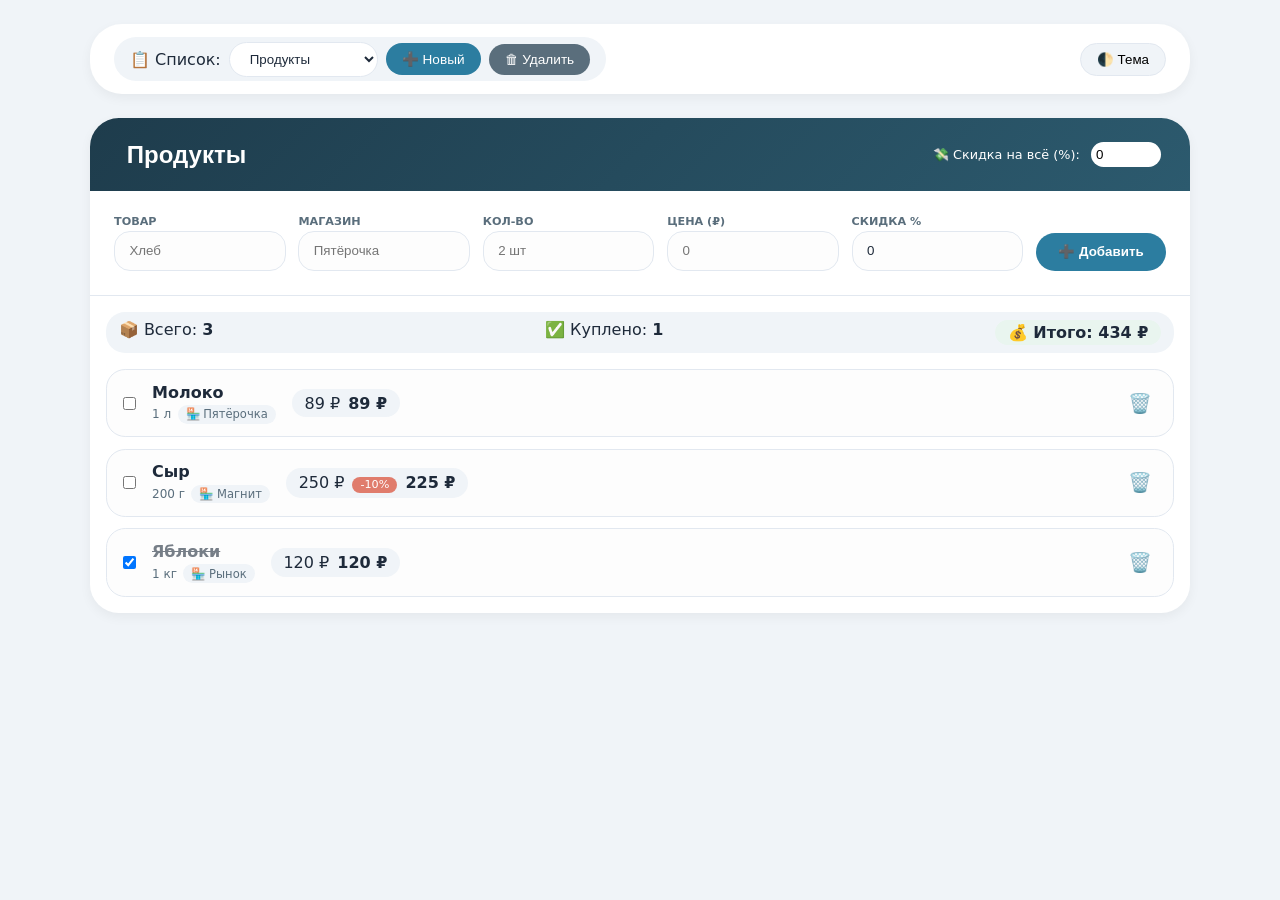
==== commit 344cf6eb: "добавил несколько версий" ====
--- a/Index.html
+++ b/Index.html
@@ -2,356 +2,9 @@
 <html lang="ru">
 <head>
   <meta charset="UTF-8">
-  <meta name="viewport" content="width=device-width, initial-scale=1.0, user-scalable=yes">
-  <title>Smart Shopping — Списки, цены, скидки, темы</title>
-  <style>
-    * {
-      margin: 0;
-      padding: 0;
-      box-sizing: border-box;
-      transition: background-color 0.2s ease, color 0.2s ease, border-color 0.2s ease;
-    }
-
-    /* ----- Светлая тема (по умолчанию) ----- */
-    :root {
-      --bg-page: #f0f4f8;
-      --card-bg: #ffffff;
-      --text-primary: #1e2a3a;
-      --text-secondary: #2c3e50;
-      --text-muted: #5a6e7c;
-      --border-light: #e2e8f0;
-      --accent: #2c7da0;
-      --accent-hover: #1f5e7a;
-      --danger: #e07c6c;
-      --danger-hover: #c95a48;
-      --success: #2e8b57;
-      --success-light: #e9f5ef;
-      --item-bg: #fdfdfd;
-      --item-hover: #f7fafc;
-      --placeholder: #94a3b8;
-      --shadow-sm: 0 4px 12px rgba(0, 0, 0, 0.05);
-      --header-gradient: linear-gradient(135deg, #1e3c4c 0%, #2c5a6e 100%);
-    }
-
-    /* ----- Тёмная тема ----- */
-    body.dark {
-      --bg-page: #121826;
-      --card-bg: #1e293b;
-      --text-primary: #eef2ff;
-      --text-secondary: #cbd5e6;
-      --text-muted: #94a3b8;
-      --border-light: #334155;
-      --accent: #3b82f6;
-      --accent-hover: #2563eb;
-      --danger: #f87171;
-      --danger-hover: #ef4444;
-      --success: #4ade80;
-      --success-light: #1e3a2f;
-      --item-bg: #0f172a;
-      --item-hover: #1e293b;
-      --placeholder: #5b6e8c;
-      --shadow-sm: 0 4px 12px rgba(0, 0, 0, 0.3);
-      --header-gradient: linear-gradient(135deg, #0f172a 0%, #1e293b 100%);
-    }
-
-    body {
-      background: var(--bg-page);
-      color: var(--text-primary);
-      font-family: system-ui, -apple-system, 'Segoe UI', 'Inter', sans-serif;
-      padding: 1.5rem;
-      min-height: 100vh;
-    }
-
-    /* главный контейнер */
-    .app-container {
-      max-width: 1300px;
-      margin: 0 auto;
-    }
-
-    /* верхняя панель: тема + управление списками */
-    .top-bar {
-      display: flex;
-      justify-content: space-between;
-      align-items: center;
-      flex-wrap: wrap;
-      gap: 1rem;
-      margin-bottom: 1.5rem;
-      background: var(--card-bg);
-      padding: 0.8rem 1.5rem;
-      border-radius: 2rem;
-      box-shadow: var(--shadow-sm);
-    }
-
-    .lists-controls {
-      display: flex;
-      align-items: center;
-      gap: 1rem;
-      flex-wrap: wrap;
-    }
-
-    .list-selector {
-      display: flex;
-      align-items: center;
-      gap: 0.5rem;
-      background: var(--bg-page);
-      padding: 0.3rem 1rem;
-      border-radius: 2rem;
-    }
-
-    select {
-      background: var(--card-bg);
-      color: var(--text-primary);
-      border: 1px solid var(--border-light);
-      padding: 0.5rem 1rem;
-      border-radius: 1.5rem;
-      font-weight: 500;
-      cursor: pointer;
-      outline: none;
-    }
-
-    button.icon-btn {
-      background: var(--accent);
-      border: none;
-      color: white;
-      padding: 0.5rem 1rem;
-      border-radius: 2rem;
-      font-weight: 500;
-      cursor: pointer;
-      display: inline-flex;
-      align-items: center;
-      gap: 0.4rem;
-      font-size: 0.85rem;
-    }
-
-    button.secondary {
-      background: var(--text-muted);
-    }
-
-    .theme-toggle {
-      background: var(--bg-page);
-      border: 1px solid var(--border-light);
-      padding: 0.5rem 1rem;
-      border-radius: 2rem;
-      cursor: pointer;
-      font-weight: 500;
-      display: flex;
-      align-items: center;
-      gap: 0.5rem;
-    }
-
-    /* карточка активного списка */
-    .shopping-card {
-      background: var(--card-bg);
-      border-radius: 1.8rem;
-      box-shadow: var(--shadow-sm);
-      overflow: hidden;
-      margin-bottom: 1.5rem;
-    }
-
-    /* редактируемый заголовок списка */
-    .list-header {
-      background: var(--header-gradient);
-      padding: 1.2rem 1.8rem;
-      display: flex;
-      justify-content: space-between;
-      align-items: baseline;
-      flex-wrap: wrap;
-      gap: 1rem;
-    }
-
-    .list-title-wrapper {
-      display: flex;
-      align-items: center;
-      gap: 0.6rem;
-      flex-wrap: wrap;
-    }
-
-    .list-title {
-      font-size: 1.7rem;
-      font-weight: 700;
-      background: transparent;
-      border: none;
-      color: white;
-      padding: 0.2rem 0.5rem;
-      border-radius: 1rem;
-      width: auto;
-      min-width: 180px;
-      font-weight: 600;
-    }
-
-    .list-title:focus {
-      outline: none;
-      background: rgba(255,255,255,0.2);
-    }
-
-    .edit-title-btn {
-      background: rgba(255,255,255,0.2);
-      border: none;
-      color: white;
-      border-radius: 2rem;
-      padding: 0.3rem 0.8rem;
-      cursor: pointer;
-      font-size: 0.8rem;
-    }
-
-    /* форма добавления */
-    .add-form {
-      padding: 1.5rem;
-      border-bottom: 1px solid var(--border-light);
-      display: flex;
-      flex-wrap: wrap;
-      gap: 0.8rem;
-      align-items: flex-end;
-    }
-
-    .field {
-      flex: 1;
-      min-width: 130px;
-    }
-
-    .field label {
-      font-size: 0.7rem;
-      text-transform: uppercase;
-      font-weight: 600;
-      color: var(--text-muted);
-    }
-
-    .field input {
-      width: 100%;
-      padding: 0.7rem 0.9rem;
-      border-radius: 1rem;
-      border: 1px solid var(--border-light);
-      background: var(--item-bg);
-      color: var(--text-primary);
-    }
-
-    .btn-add {
-      background: var(--accent);
-      border: none;
-      color: white;
-      padding: 0.7rem 1.4rem;
-      border-radius: 2rem;
-      font-weight: bold;
-      cursor: pointer;
-    }
-
-    /* список товаров */
-    .items-container {
-      padding: 1rem;
-    }
-
-    .stats {
-      display: flex;
-      gap: 1rem;
-      flex-wrap: wrap;
-      justify-content: space-between;
-      margin-bottom: 1rem;
-      padding: 0.5rem 0.8rem;
-      background: var(--bg-page);
-      border-radius: 1.2rem;
-    }
-
-    .total-cost {
-      font-weight: 700;
-      font-size: 1.1rem;
-      background: var(--success-light);
-      padding: 0.2rem 0.8rem;
-      border-radius: 2rem;
-    }
-
-    .shopping-list {
-      list-style: none;
-      display: flex;
-      flex-direction: column;
-      gap: 0.7rem;
-    }
-
-    .list-item {
-      background: var(--item-bg);
-      border: 1px solid var(--border-light);
-      border-radius: 1.2rem;
-      padding: 0.8rem 1rem;
-      display: flex;
-      flex-wrap: wrap;
-      align-items: center;
-      justify-content: space-between;
-      gap: 0.7rem;
-    }
-
-    .item-main {
-      display: flex;
-      align-items: center;
-      gap: 1rem;
-      flex-wrap: wrap;
-      flex: 3;
-    }
-
-    .item-info {
-      display: flex;
-      flex-direction: column;
-    }
-
-    .item-name {
-      font-weight: 600;
-    }
-
-    .item-quantity {
-      font-size: 0.75rem;
-      color: var(--text-muted);
-    }
-
-    .price-block {
-      display: flex;
-      gap: 0.6rem;
-      align-items: baseline;
-      flex-wrap: wrap;
-      background: var(--bg-page);
-      padding: 0.3rem 0.8rem;
-      border-radius: 2rem;
-    }
-
-    .price, .final-price {
-      font-size: 0.9rem;
-    }
-
-    .discount-badge {
-      background: var(--danger);
-      color: white;
-      border-radius: 1rem;
-      padding: 0.1rem 0.5rem;
-      font-size: 0.7rem;
-    }
-
-    .item-actions {
-      display: flex;
-      gap: 0.3rem;
-    }
-
-    .delete-item, .toggle-purchased {
-      background: none;
-      border: none;
-      font-size: 1.2rem;
-      cursor: pointer;
-      padding: 0.3rem;
-      border-radius: 1rem;
-    }
-
-    .purchased .item-name {
-      text-decoration: line-through;
-      opacity: 0.6;
-    }
-
-    .empty-message {
-      text-align: center;
-      padding: 2rem;
-      color: var(--text-muted);
-    }
-
-    @media (max-width: 760px) {
-      body { padding: 1rem; }
-      .add-form { flex-direction: column; }
-    }
-  </style>
+  <meta name="viewport" content="width=device-width, initial-scale=1.0">
+  <title>Smart Shopping — Списки, цены, магазины</title>
+  <link rel="stylesheet" href="css/style.css">
 </head>
 <body>
 <div class="app-container">
@@ -360,31 +13,45 @@
       <div class="list-selector">
         <span>📋 Список:</span>
         <select id="listSelector"></select>
-        <button id="newListBtn" class="icon-btn">➕ Новый</button>
-        <button id="deleteListBtn" class="icon-btn secondary">🗑 Удалить</button>
+        <button type="button" id="newListBtn" class="icon-btn">➕ Новый</button>
+        <button type="button" id="deleteListBtn" class="icon-btn secondary">🗑 Удалить</button>
       </div>
     </div>
-    <button id="themeToggle" class="theme-toggle">🌓 Тёмная/Светлая</button>
+    <button type="button" id="themeToggle" class="theme-toggle">🌓 Тема</button>
   </div>
 
   <div class="shopping-card">
     <div class="list-header">
-      <div class="list-title-wrapper">
-        <input type="text" id="listTitleInput" class="list-title" value="Мои покупки">
-        <button id="editTitleBtn" class="edit-title-btn">✏️</button>
-      </div>
+      <input type="text" id="listTitleInput" class="list-title" value="Мои покупки" aria-label="Название списка">
       <div class="global-discount">
-        <label style="color:white; font-size:0.8rem;">💸 Скидка на всё (%):</label>
-        <input type="number" id="globalDiscount" min="0" max="100" step="1" value="0" style="width:70px; border-radius:1rem; padding:0.3rem;">
+        <label for="globalDiscount">💸 Скидка на всё (%):</label>
+        <input type="number" id="globalDiscount" min="0" max="100" step="1" value="0">
       </div>
     </div>
 
     <div class="add-form">
-      <div class="field"><label>Товар</label><input type="text" id="itemName" placeholder="Хлеб"></div>
-      <div class="field"><label>Кол-во</label><input type="text" id="itemQty" placeholder="2 шт"></div>
-      <div class="field"><label>Цена (₽)</label><input type="number" id="itemPrice" placeholder="0" step="any" value="0"></div>
-      <div class="field"><label>Скидка %</label><input type="number" id="itemDiscount" placeholder="0" min="0" max="100" value="0"></div>
-      <button id="addItemBtn" class="btn-add">➕ Добавить</button>
+      <div class="field">
+        <label for="itemName">Товар</label>
+        <input type="text" id="itemName" placeholder="Хлеб" autocomplete="off">
+      </div>
+      <div class="field">
+        <label for="itemStore">Магазин</label>
+        <input type="text" id="itemStore" placeholder="Пятёрочка" autocomplete="off">
+      </div>
+      <div class="field">
+        <label for="itemQty">Кол-во</label>
+        <input type="text" id="itemQty" placeholder="2 шт" autocomplete="off">
+      </div>
+      <div class="field">
+        <label for="itemPrice">Цена (₽)</label>
+        <input type="number" id="itemPrice" placeholder="0" step="any" value="">
+      </div>
+      <div class="field">
+        <label for="itemDiscount">Скидка %</label>
+        <input type="number" id="itemDiscount" min="0" max="100" value="0">
+      </div>
+      <button type="button" id="addItemBtn" class="btn-add">➕ Добавить</button>
+      <p id="priceHint" class="price-hint" hidden></p>
     </div>
 
     <div class="items-container">
@@ -398,303 +65,8 @@
   </div>
 </div>
 
-<script>
-  // ---------- СТРУКТУРА ДАННЫХ ----------
-  // Список списков: { id, title, items, globalDiscountPercent }
-  let shoppingLists = [];
-  let activeListId = null;
-
-  // DOM
-  const listSelector = document.getElementById('listSelector');
-  const newListBtn = document.getElementById('newListBtn');
-  const deleteListBtn = document.getElementById('deleteListBtn');
-  const themeToggle = document.getElementById('themeToggle');
-  const listTitleInput = document.getElementById('listTitleInput');
-  const editTitleBtn = document.getElementById('editTitleBtn');
-  const globalDiscountInput = document.getElementById('globalDiscount');
-  const addItemBtn = document.getElementById('addItemBtn');
-  const itemName = document.getElementById('itemName');
-  const itemQty = document.getElementById('itemQty');
-  const itemPrice = document.getElementById('itemPrice');
-  const itemDiscount = document.getElementById('itemDiscount');
-  const shoppingListEl = document.getElementById('shoppingList');
-  const totalItemsSpan = document.getElementById('totalItems');
-  const purchasedItemsSpan = document.getElementById('purchasedItems');
-  const totalCostDisplay = document.getElementById('totalCostDisplay');
-
-  // --- Загрузка / сохранение в localStorage ---
-  function saveData() {
-    const data = { lists: shoppingLists, activeId: activeListId };
-    localStorage.setItem('smartShoppingData', JSON.stringify(data));
-  }
-
-  function loadData() {
-    const raw = localStorage.getItem('smartShoppingData');
-    if (raw) {
-      try {
-        const data = JSON.parse(raw);
-        if (data.lists && Array.isArray(data.lists)) {
-          shoppingLists = data.lists;
-          activeListId = data.activeId;
-          // валидация активного списка
-          if (!shoppingLists.find(l => l.id === activeListId) && shoppingLists.length) activeListId = shoppingLists[0].id;
-        }
-      } catch(e) { console.warn(e); }
-    }
-    if (!shoppingLists.length) {
-      // начальные демо-списки с ценами
-      shoppingLists = [
-        {
-          id: 'list1',
-          title: 'Продукты',
-          globalDiscountPercent: 0,
-          items: [
-            { id: 'i1', name: 'Молоко', quantity: '1 л', price: 89, discountPercent: 0, purchased: false },
-            { id: 'i2', name: 'Сыр', quantity: '200 г', price: 250, discountPercent: 10, purchased: false },
-            { id: 'i3', name: 'Яблоки', quantity: '1 кг', price: 120, discountPercent: 0, purchased: true }
-          ]
-        },
-        {
-          id: 'list2',
-          title: 'Бытовая химия',
-          globalDiscountPercent: 5,
-          items: [
-            { id: 'i4', name: 'Порошок', quantity: '1 уп.', price: 450, discountPercent: 0, purchased: false },
-            { id: 'i5', name: 'Средство для мытья', quantity: '500 мл', price: 320, discountPercent: 15, purchased: false }
-          ]
-        }
-      ];
-      activeListId = shoppingLists[0].id;
-    }
-    if (!activeListId && shoppingLists.length) activeListId = shoppingLists[0].id;
-    renderAll();
-  }
-
-  // --- Рендер UI ---
-  function renderAll() {
-    renderListSelector();
-    renderCurrentList();
-    saveData();
-  }
-
-  function renderListSelector() {
-    listSelector.innerHTML = '';
-    shoppingLists.forEach(list => {
-      const option = document.createElement('option');
-      option.value = list.id;
-      option.textContent = list.title;
-      if (list.id === activeListId) option.selected = true;
-      listSelector.appendChild(option);
-    });
-    // показать/скрыть кнопку удалить
-    deleteListBtn.disabled = shoppingLists.length <= 1;
-  }
-
-  function getActiveList() {
-    return shoppingLists.find(l => l.id === activeListId);
-  }
-
-  // подсчет финальной цены товара с учетом персональной скидки и глобальной скидки списка
-  function calculateFinalPrice(price, itemDiscountPercent, globalPercent) {
-    let afterItem = price * (1 - itemDiscountPercent / 100);
-    let afterGlobal = afterItem * (1 - globalPercent / 100);
-    return Math.round(afterGlobal * 100) / 100;
-  }
-
-  function renderCurrentList() {
-    const list = getActiveList();
-    if (!list) {
-      shoppingListEl.innerHTML = '<div class="empty-message">❌ Список не найден</div>';
-      return;
-    }
-    listTitleInput.value = list.title;
-    globalDiscountInput.value = list.globalDiscountPercent || 0;
-
-    const items = list.items || [];
-    totalItemsSpan.textContent = items.length;
-    const purchasedCount = items.filter(i => i.purchased).length;
-    purchasedItemsSpan.textContent = purchasedCount;
-
-    // подсчет общей суммы (только для НЕкупленных? обычно сумма планируемых расходов. Но покажем все позиции, но купленные обычно потрачено. Для информативности: общая сумма всех товаров с учетом скидок)
-    let totalSum = 0;
-    items.forEach(item => {
-      const finalPrice = calculateFinalPrice(item.price, item.discountPercent || 0, list.globalDiscountPercent || 0);
-      totalSum += finalPrice;
-    });
-    totalCostDisplay.innerHTML = `💰 Итого: ${totalSum.toFixed(2)} ₽`;
-
-    if (items.length === 0) {
-      shoppingListEl.innerHTML = '<div class="empty-message">🛒 Добавьте первый товар с ценой</div>';
-      return;
-    }
-
-    shoppingListEl.innerHTML = '';
-    items.forEach(item => {
-      const li = document.createElement('li');
-      li.className = 'list-item';
-      if (item.purchased) li.classList.add('purchased');
-
-      const finalPrice = calculateFinalPrice(item.price, item.discountPercent || 0, list.globalDiscountPercent || 0);
-      const originalPrice = item.price;
-      const hasItemDiscount = (item.discountPercent || 0) > 0;
-      const hasGlobal = (list.globalDiscountPercent || 0) > 0;
-
-      li.innerHTML = `
-        <div class="item-main">
-          <input type="checkbox" class="purchase-checkbox" data-id="${item.id}" ${item.purchased ? 'checked' : ''}>
-          <div class="item-info">
-            <span class="item-name">${escapeHtml(item.name)}</span>
-            <span class="item-quantity">${escapeHtml(item.quantity || '—')}</span>
-          </div>
-          <div class="price-block">
-            ${originalPrice > 0 ? `<span class="price">${originalPrice} ₽</span>` : ''}
-            ${hasItemDiscount ? `<span class="discount-badge">-${item.discountPercent}%</span>` : ''}
-            ${hasGlobal ? `<span class="discount-badge">скидка списка -${list.globalDiscountPercent}%</span>` : ''}
-            <span class="final-price"><strong>${finalPrice.toFixed(2)} ₽</strong></span>
-          </div>
-        </div>
-        <div class="item-actions">
-          <button class="delete-item" data-id="${item.id}" title="Удалить">🗑️</button>
-        </div>
-      `;
-      shoppingListEl.appendChild(li);
-
-      const chk = li.querySelector('.purchase-checkbox');
-      chk.addEventListener('change', (e) => {
-        togglePurchased(item.id);
-      });
-      const delBtn = li.querySelector('.delete-item');
-      delBtn.addEventListener('click', () => deleteItem(item.id));
-    });
-  }
-
-  function escapeHtml(str) { if(!str) return ''; return str.replace(/[&<>]/g, function(m){ if(m==='&') return '&amp;'; if(m==='<') return '&lt;'; if(m==='>') return '&gt;'; return m;}); }
-
-  // --- CRUD для товаров ---
-  function addNewItem() {
-    const list = getActiveList();
-    if (!list) return;
-    const name = itemName.value.trim();
-    if (!name) { alert('Введите название товара'); return; }
-    const quantity = itemQty.value.trim() || '';
-    let price = parseFloat(itemPrice.value);
-    if (isNaN(price)) price = 0;
-    let disc = parseInt(itemDiscount.value);
-    if (isNaN(disc)) disc = 0;
-    if (disc < 0) disc = 0; if (disc > 100) disc = 100;
-
-    const newItem = {
-      id: Date.now() + Math.random(),
-      name: name,
-      quantity: quantity,
-      price: price,
-      discountPercent: disc,
-      purchased: false
-    };
-    list.items.push(newItem);
-    // очистка полей
-    itemName.value = '';
-    itemQty.value = '';
-    itemPrice.value = '';
-    itemDiscount.value = '0';
-    renderAll();
-    itemName.focus();
-  }
-
-  function togglePurchased(itemId) {
-    const list = getActiveList();
-    if (!list) return;
-    const item = list.items.find(i => i.id == itemId);
-    if (item) { item.purchased = !item.purchased; renderAll(); }
-  }
-
-  function deleteItem(itemId) {
-    const list = getActiveList();
-    if (list) {
-      list.items = list.items.filter(i => i.id != itemId);
-      renderAll();
-    }
-  }
-
-  // --- Управление списками ---
-  function createNewList() {
-    const newId = 'list_' + Date.now();
-    const newTitle = `Список ${shoppingLists.length + 1}`;
-    shoppingLists.push({
-      id: newId,
-      title: newTitle,
-      globalDiscountPercent: 0,
-      items: []
-    });
-    activeListId = newId;
-    renderAll();
-  }
-
-  function deleteCurrentList() {
-    if (shoppingLists.length <= 1) { alert('Нельзя удалить последний список'); return; }
-    const index = shoppingLists.findIndex(l => l.id === activeListId);
-    if (index !== -1) shoppingLists.splice(index, 1);
-    activeListId = shoppingLists[0].id;
-    renderAll();
-  }
-
-  function changeActiveList(e) {
-    activeListId = e.target.value;
-    renderAll();
-  }
-
-  function editListTitle() {
-    const newTitle = prompt('Новое название списка', getActiveList()?.title);
-    if (newTitle && newTitle.trim()) {
-      getActiveList().title = newTitle.trim().substring(0, 40);
-      renderAll();
-    }
-  }
-
-  function updateGlobalDiscount() {
-    const list = getActiveList();
-    if (list) {
-      let val = parseFloat(globalDiscountInput.value);
-      if (isNaN(val)) val = 0;
-      val = Math.min(100, Math.max(0, val));
-      list.globalDiscountPercent = val;
-      renderAll();
-    }
-  }
-
-  // --- ТЕМА (тёмная/светлая) ---
-  function initTheme() {
-    const savedTheme = localStorage.getItem('shoppingTheme');
-    if (savedTheme === 'dark') {
-      document.body.classList.add('dark');
-    } else {
-      document.body.classList.remove('dark');
-    }
-  }
-  function toggleTheme() {
-    document.body.classList.toggle('dark');
-    const isDark = document.body.classList.contains('dark');
-    localStorage.setItem('shoppingTheme', isDark ? 'dark' : 'light');
-  }
-
-  // --- Events ---
-  function bindEvents() {
-    newListBtn.addEventListener('click', createNewList);
-    deleteListBtn.addEventListener('click', deleteCurrentList);
-    listSelector.addEventListener('change', changeActiveList);
-    editTitleBtn.addEventListener('click', editListTitle);
-    globalDiscountInput.addEventListener('input', updateGlobalDiscount);
-    addItemBtn.addEventListener('click', addNewItem);
-    themeToggle.addEventListener('click', toggleTheme);
-    // Enter на полях
-    itemName.addEventListener('keypress', (e) => { if(e.key === 'Enter') addNewItem(); });
-    itemPrice.addEventListener('keypress', (e) => { if(e.key === 'Enter') addNewItem(); });
-  }
-
-  // --- Инициализация ---
-  loadData();
-  initTheme();
-  bindEvents();
-</script>
+<script src="js/logic.js"></script>
+<script src="js/data.js"></script>
+<script src="js/ui.js"></script>
 </body>
-</html>+</html>
--- a/css/style.css
+++ b/css/style.css
@@ -0,0 +1,278 @@
+* {
+  margin: 0;
+  padding: 0;
+  box-sizing: border-box;
+  transition: background-color 0.2s ease, color 0.2s ease, border-color 0.2s ease;
+}
+
+:root {
+  --bg-page: #f0f4f8;
+  --card-bg: #ffffff;
+  --text-primary: #1e2a3a;
+  --text-muted: #5a6e7c;
+  --border-light: #e2e8f0;
+  --accent: #2c7da0;
+  --accent-hover: #1f5e7a;
+  --danger: #e07c6c;
+  --success-light: #e9f5ef;
+  --item-bg: #fdfdfd;
+  --shadow-sm: 0 4px 12px rgba(0, 0, 0, 0.05);
+  --header-gradient: linear-gradient(135deg, #1e3c4c 0%, #2c5a6e 100%);
+  --hint-bg: #fff8e6;
+  --hint-text: #7a5c00;
+}
+
+body.dark {
+  --bg-page: #121826;
+  --card-bg: #1e293b;
+  --text-primary: #eef2ff;
+  --text-muted: #94a3b8;
+  --border-light: #334155;
+  --accent: #3b82f6;
+  --accent-hover: #2563eb;
+  --success-light: #1e3a2f;
+  --item-bg: #0f172a;
+  --shadow-sm: 0 4px 12px rgba(0, 0, 0, 0.3);
+  --header-gradient: linear-gradient(135deg, #0f172a 0%, #1e293b 100%);
+  --hint-bg: #2a2418;
+  --hint-text: #f0d78c;
+}
+
+body {
+  background: var(--bg-page);
+  color: var(--text-primary);
+  font-family: system-ui, -apple-system, 'Segoe UI', sans-serif;
+  padding: 1.5rem;
+  min-height: 100vh;
+}
+
+.app-container { max-width: 1100px; margin: 0 auto; }
+
+.top-bar {
+  display: flex;
+  justify-content: space-between;
+  align-items: center;
+  flex-wrap: wrap;
+  gap: 1rem;
+  margin-bottom: 1.5rem;
+  background: var(--card-bg);
+  padding: 0.8rem 1.5rem;
+  border-radius: 2rem;
+  box-shadow: var(--shadow-sm);
+}
+
+.lists-controls { display: flex; align-items: center; gap: 1rem; flex-wrap: wrap; }
+
+.list-selector {
+  display: flex;
+  align-items: center;
+  gap: 0.5rem;
+  background: var(--bg-page);
+  padding: 0.3rem 1rem;
+  border-radius: 2rem;
+}
+
+select {
+  background: var(--card-bg);
+  color: var(--text-primary);
+  border: 1px solid var(--border-light);
+  padding: 0.5rem 1rem;
+  border-radius: 1.5rem;
+  cursor: pointer;
+  outline: none;
+}
+
+button.icon-btn {
+  background: var(--accent);
+  border: none;
+  color: white;
+  padding: 0.5rem 1rem;
+  border-radius: 2rem;
+  cursor: pointer;
+  font-size: 0.85rem;
+}
+
+button.icon-btn.secondary { background: var(--text-muted); }
+button.icon-btn:disabled { opacity: 0.5; cursor: not-allowed; }
+
+.theme-toggle {
+  background: var(--bg-page);
+  border: 1px solid var(--border-light);
+  padding: 0.5rem 1rem;
+  border-radius: 2rem;
+  cursor: pointer;
+}
+
+.shopping-card {
+  background: var(--card-bg);
+  border-radius: 1.8rem;
+  box-shadow: var(--shadow-sm);
+  overflow: hidden;
+}
+
+.list-header {
+  background: var(--header-gradient);
+  padding: 1.2rem 1.8rem;
+  display: flex;
+  justify-content: space-between;
+  align-items: center;
+  flex-wrap: wrap;
+  gap: 1rem;
+}
+
+.list-title {
+  font-size: 1.5rem;
+  font-weight: 600;
+  background: transparent;
+  border: none;
+  color: white;
+  padding: 0.2rem 0.5rem;
+  border-radius: 0.5rem;
+  min-width: 180px;
+}
+
+.list-title:focus { outline: none; background: rgba(255,255,255,0.15); }
+
+.global-discount label { color: white; font-size: 0.8rem; margin-right: 0.4rem; }
+
+.global-discount input {
+  width: 70px;
+  border-radius: 1rem;
+  padding: 0.3rem;
+  border: none;
+}
+
+.add-form {
+  padding: 1.5rem;
+  border-bottom: 1px solid var(--border-light);
+  display: flex;
+  flex-wrap: wrap;
+  gap: 0.8rem;
+  align-items: flex-end;
+}
+
+.field { flex: 1; min-width: 110px; }
+
+.field label {
+  display: block;
+  font-size: 0.7rem;
+  text-transform: uppercase;
+  font-weight: 600;
+  color: var(--text-muted);
+  margin-bottom: 0.2rem;
+}
+
+.field input {
+  width: 100%;
+  padding: 0.7rem 0.9rem;
+  border-radius: 1rem;
+  border: 1px solid var(--border-light);
+  background: var(--item-bg);
+  color: var(--text-primary);
+}
+
+.price-hint {
+  width: 100%;
+  margin-top: 0.5rem;
+  padding: 0.5rem 0.75rem;
+  background: var(--hint-bg);
+  color: var(--hint-text);
+  border-radius: 0.75rem;
+  font-size: 0.85rem;
+}
+
+.btn-add {
+  background: var(--accent);
+  border: none;
+  color: white;
+  padding: 0.7rem 1.4rem;
+  border-radius: 2rem;
+  font-weight: bold;
+  cursor: pointer;
+}
+
+.btn-add:hover { background: var(--accent-hover); }
+
+.items-container { padding: 1rem; }
+
+.stats {
+  display: flex;
+  gap: 1rem;
+  flex-wrap: wrap;
+  justify-content: space-between;
+  margin-bottom: 1rem;
+  padding: 0.5rem 0.8rem;
+  background: var(--bg-page);
+  border-radius: 1.2rem;
+}
+
+.total-cost {
+  font-weight: 700;
+  background: var(--success-light);
+  padding: 0.2rem 0.8rem;
+  border-radius: 2rem;
+}
+
+.shopping-list { list-style: none; display: flex; flex-direction: column; gap: 0.7rem; }
+
+.list-item {
+  background: var(--item-bg);
+  border: 1px solid var(--border-light);
+  border-radius: 1.2rem;
+  padding: 0.8rem 1rem;
+  display: flex;
+  flex-wrap: wrap;
+  align-items: center;
+  justify-content: space-between;
+  gap: 0.7rem;
+}
+
+.item-main { display: flex; align-items: center; gap: 1rem; flex-wrap: wrap; flex: 1; }
+
+.item-info { display: flex; flex-direction: column; gap: 0.2rem; }
+.item-name { font-weight: 600; }
+.item-meta { display: flex; flex-wrap: wrap; gap: 0.4rem; align-items: center; }
+.item-quantity { font-size: 0.75rem; color: var(--text-muted); }
+
+.store-badge {
+  font-size: 0.72rem;
+  background: var(--bg-page);
+  padding: 0.15rem 0.5rem;
+  border-radius: 1rem;
+  color: var(--text-muted);
+}
+
+.price-block {
+  display: flex;
+  gap: 0.5rem;
+  align-items: baseline;
+  flex-wrap: wrap;
+  background: var(--bg-page);
+  padding: 0.3rem 0.8rem;
+  border-radius: 2rem;
+}
+
+.discount-badge {
+  background: var(--danger);
+  color: white;
+  border-radius: 1rem;
+  padding: 0.1rem 0.5rem;
+  font-size: 0.7rem;
+}
+
+.delete-item {
+  background: none;
+  border: none;
+  font-size: 1.2rem;
+  cursor: pointer;
+  padding: 0.3rem;
+}
+
+.purchased .item-name { text-decoration: line-through; opacity: 0.6; }
+
+.empty-message { text-align: center; padding: 2rem; color: var(--text-muted); }
+
+@media (max-width: 760px) {
+  body { padding: 1rem; }
+  .add-form { flex-direction: column; align-items: stretch; }
+}
